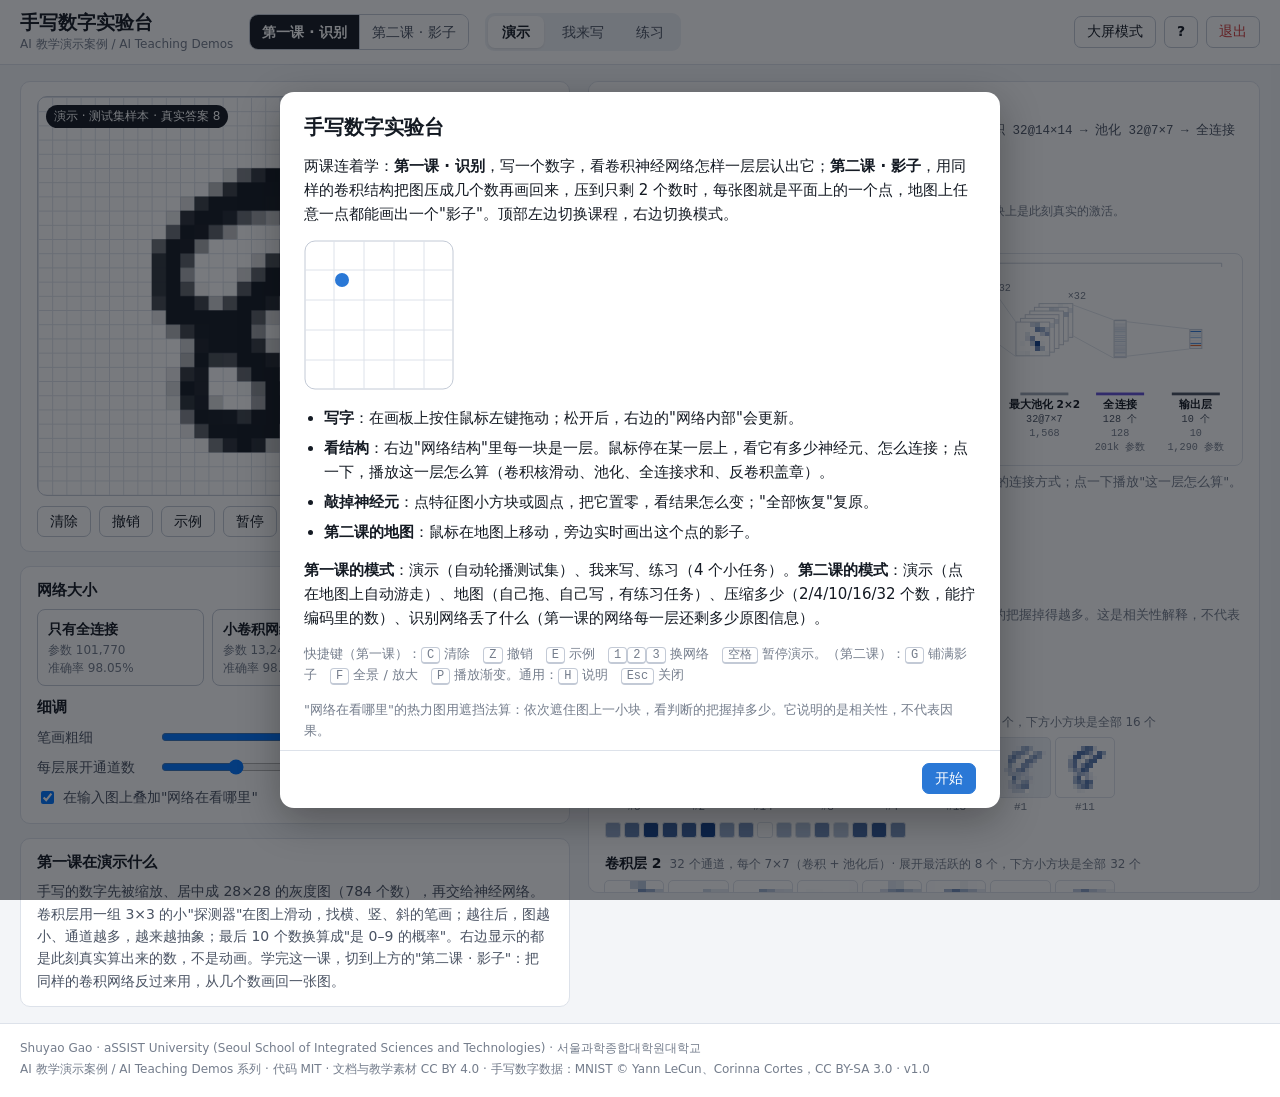
==== play/index.html @ e8e75de7 "手写数字实验台 v1.0：识别与影子两课 第一课 · 识别：手写一个数字，三档网络（只有全连接 / 小卷积 / 标准卷积）实时识别，网络结构图、逐层激活、遮挡热力图、敲神经元。 第二课 · 影子：卷积" ====
<!doctype html>
<html lang="zh-CN">
<head>
<meta charset="utf-8">
<meta name="viewport" content="width=device-width, initial-scale=1, viewport-fit=cover">
<title>手写数字实验台</title>
<meta name="description" content="第一课：手写一个数字，看卷积神经网络每一层怎样认出它；第二课：把它压成平面上的一个点，再从任意一点画回数字的影子。">
<link rel="stylesheet" href="assets/base.css">
<link rel="stylesheet" href="assets/app.css">
</head>
<body>
<div class="app">
  <header class="top">
    <div class="brand"><h1>手写数字实验台</h1><span class="series">AI 教学演示案例 / AI Teaching Demos</span></div>
    <nav class="chapters" aria-label="课程"></nav>
    <nav class="tabs" aria-label="模式"></nav>
    <div class="spacer"></div>
    <div class="tools">
      <button class="btn" id="btnBig" type="button" aria-pressed="false" title="右侧大脑面板变宽，适合投影">大屏模式</button>
      <button class="btn icon" id="btnHelp" type="button" title="操作说明（H）" aria-label="操作说明">?</button>
      <button class="btn quit" id="btnQuit" type="button">退出</button>
    </div>
    <button class="btn menu-btn" id="btnMenu" type="button" aria-label="菜单">☰</button>
  </header>

  <main class="grid">
    <!-- ================= 第一课：识别 ================= -->
    <section class="left lesson-rec">
      <div class="card stage">
        <div class="pad-col">
          <div class="pad-box" id="padBox">
            <canvas id="pad" aria-label="手写板"></canvas>
            <div class="pad-hint" id="padHint">在这里写一个 0–9 的数字</div>
            <div class="demo-badge" id="demoBadge" hidden></div>
          </div>
          <div class="pad-btns">
            <button class="btn" id="btnClear" type="button">清除</button>
            <button class="btn" id="btnUndo" type="button">撤销</button>
            <button class="btn" id="btnSample" type="button">示例</button>
            <span class="demo-ctl">
              <button class="btn" id="btnPause" type="button" aria-pressed="false">暂停</button>
              <button class="btn" id="btnNext" type="button">下一张</button>
            </span>
            <button class="btn primary see-brain" type="button" data-open-brain>看大脑</button>
          </div>
        </div>
        <div class="side">
          <div class="seen">
            <canvas class="px" id="seen" width="28" height="28"></canvas>
            <span class="small">模型实际看到的 28×28 输入</span>
          </div>
          <div class="verdict">
            <div class="small">网络的判断</div>
            <div class="pred"><span class="pred-digit num" id="predDigit">–</span><span class="pred-conf" id="predConf"></span></div>
            <div class="mini-probs" id="miniProbs"></div>
            <div class="small" id="predAll"></div>
          </div>
        </div>
      </div>

      <div class="card practice" id="practice">
        <h2>练习任务 <span class="small" id="taskCount"></span></h2>
        <ul class="tasks" id="tasks"></ul>
      </div>

      <div class="card options">
        <h2>网络大小</h2>
        <div class="presets" id="presets" role="radiogroup" aria-label="网络大小"></div>
        <h2 style="margin-top:12px">细调</h2>
        <div class="fine">
          <label class="fine-row" for="rngWidth"><span>笔画粗细</span><input type="range" id="rngWidth" min="12" max="34" step="1" value="22"><b class="num" id="valWidth">22</b></label>
          <label class="fine-row" for="rngK"><span>每层展开通道数</span><input type="range" id="rngK" min="2" max="32" step="1" value="8"><b class="num" id="valK">8</b></label>
          <label class="switch" for="chkHeat"><input type="checkbox" id="chkHeat" checked> 在输入图上叠加"网络在看哪里"</label>
        </div>
      </div>

      <div class="card intro">
        <h2>第一课在演示什么</h2>
        <p>手写的数字先被缩放、居中成 28×28 的灰度图（784 个数），再交给神经网络。卷积层用一组 3×3 的小"探测器"在图上滑动，找横、竖、斜的笔画；越往后，图越小、通道越多，越来越抽象；最后 10 个数换算成"是 0–9 的概率"。右边显示的都是此刻真实算出来的数，不是动画。学完这一课，切到上方的"第二课 · 影子"：把同样的卷积网络反过来用，从几个数画回一张图。</p>
      </div>
    </section>

    <aside class="brain lesson-rec" id="brain" aria-label="网络内部">
      <div class="brain-back"><button class="btn" type="button" data-close-brain>← 返回</button><b>网络内部</b></div>
      <div class="brain-head">
        <h2>网络内部 · <span id="presetName"></span></h2>
        <div class="formula" id="formula"></div>
        <div class="small" id="paramsLine"></div>
      </div>
      <div class="arch">
        <div class="layer-title"><b>网络结构</b><span>每一块是一层：块越大，特征图越大；叠得越厚，通道越多。块上是此刻真实的激活。</span></div>
        <div class="arch-legend"><span><i style="background:var(--k-conv)"></i>卷积</span><span><i style="background:var(--k-pool)"></i>池化</span><span><i style="background:var(--k-fc)"></i>全连接</span><span><i style="background:var(--k-io)"></i>输入 / 输出</span></div>
        <div class="arch-wrap" id="archRec"></div>
        <div class="arch-info" id="archRecInfo"></div>
      </div>

      <div class="layer">
        <div class="layer-title"><b>输入层</b><span id="inTitle">784 个数（28×28 灰度）</span></div>
        <div class="input-row">
          <div class="input-box"><canvas class="px" id="inCanvas" width="28" height="28"></canvas><canvas id="heatCanvas" width="28" height="28"></canvas></div>
          <p class="small" id="heatNote"></p>
        </div>
      </div>
      <div class="layer" id="layerC1">
        <div class="layer-title"><b>卷积层 1</b><span id="c1Title"></span></div>
        <div class="tiles" id="c1Tiles"></div>
        <div class="strip" id="c1Strip"></div>
      </div>
      <div class="layer" id="layerC2">
        <div class="layer-title"><b>卷积层 2</b><span id="c2Title"></span></div>
        <div class="tiles" id="c2Tiles"></div>
        <div class="strip" id="c2Strip"></div>
      </div>
      <div class="layer" id="noConv" hidden>
        <p class="small">这一档没有卷积层：784 个像素直接全部连到全连接层的每个神经元，网络不知道哪些像素是"相邻"的。</p>
      </div>
      <div class="layer">
        <div class="layer-title"><b>全连接层 → 输出层</b><span id="fcTitle"></span></div>
        <canvas id="fcCanvas" class="fc-canvas"></canvas>
        <div class="small" id="fcHover">鼠标移到圆点上看单个神经元；点一下把它"敲掉"。</div>
      </div>
      <div class="ko-bar">
        <span id="koText">没有敲掉任何神经元</span>
        <button class="btn" type="button" id="btnKoRand">随机敲掉 25%</button>
        <button class="btn" type="button" id="btnKoReset">全部恢复</button>
      </div>
    </aside>

    <!-- ================= 第二课：影子 ================= -->
    <section class="left lesson-shadow">
      <div class="card m-map" id="m-cardMap">
        <div class="map-wrap">
          <div class="map-box" id="m-mapBox"><canvas id="m-mapBase"></canvas><canvas id="m-mapTop"></canvas><div class="demo-badge" id="m-demoBadge" hidden>演示 · 点在地图上自动游走</div></div>
        </div>
        <div class="map-tools">
          <div class="seg" role="group" aria-label="显示">
            <button class="btn" id="m-btnPts" type="button" aria-pressed="true">测试图分布</button>
            <button class="btn" id="m-btnGrid" type="button" aria-pressed="false">铺满影子</button>
          </div>
          <div class="seg" role="group" aria-label="范围">
            <button class="btn" id="m-btnZoom" type="button" aria-pressed="true">放大中心区</button>
            <button class="btn" id="m-btnFull" type="button" aria-pressed="false">全景</button>
          </div>
          <div class="chips" id="m-digitChips" role="group" aria-label="只看某个数字"></div>
        </div>
      </div>

      <div class="card m-map shadow-card" id="m-cardShadow">
        <div class="shadow-main">
          <canvas class="px shadow" id="m-shadow" width="28" height="28" aria-label="当前点解码出来的影子"></canvas>
          <div class="shadow-info">
            <div class="small">这个点的影子</div>
            <div class="zline num" id="m-zLine"></div>
            <div class="verdict" id="m-shadowVerdict"></div>
          </div>
        </div>
        <div class="slot" id="m-slotMap"></div>
      </div>

      <div class="card m-map interp-card" id="m-cardInterp">
        <div class="interp-row">
          <span>从</span><select id="m-selA" aria-label="起点数字"></select><span>走到</span><select id="m-selB" aria-label="终点数字"></select>
          <button class="btn primary" id="m-btnPlay" type="button">▶ 播放</button>
          <span class="small only-desk-inline">点在地图上沿直线移动，每一步都解码成影子</span>
        </div>
        <canvas class="px film" id="m-film" width="280" height="28" aria-label="渐变胶片"></canvas>
      </div>

      <div class="card m-map-only practice" id="m-cardTasks">
        <h2>练习任务 <span class="small" id="m-taskCount"></span></h2>
        <ul class="tasks" id="m-tasks"></ul>
      </div>

      <div class="card m-compress" id="m-cardCompress">
        <h2>同一张图，压成不同个数的数再还原</h2>
        <div class="cmp-top">
          <div class="slot" id="m-slotCompress"></div>
          <div class="recon-grid" id="m-reconGrid"></div>
        </div>
        <p class="small">点任意一张还原图，右边的"网络内部"就换成那个自编码器。"误差"是这张图逐像素的均方误差；"认作"是把还原图交给第一课的识别网络后的判断。</p>
      </div>
      <div class="card m-compress" id="m-cardKnobs">
        <h2>拧旋钮：直接改编码里的数 <span class="small" id="m-knobTitle"></span></h2>
        <div class="knobs" id="m-knobs"></div>
        <div class="btn-row"><button class="btn" id="m-btnKnobReset" type="button">回到这张图自己的编码</button></div>
      </div>
      <div class="card m-compress" id="m-cardCurve">
        <h2>测试集 1 万张的平均结果</h2>
        <div class="panels" id="m-aePanels"></div>
      </div>

      <div class="card m-invert" id="m-cardInvert">
        <h2>识别网络每一层还剩多少原图信息？</h2>
        <p class="small">识别网络（训练好后冻结）每一层的输出，各自交给一个单独训练的"反演解码器"去还原。还原不出来的部分，就是那一层已经丢掉的信息。最后两张是自编码器作对照。</p>
        <div class="cmp-top">
          <div class="slot" id="m-slotInvert"></div>
          <div class="recon-grid" id="m-invGrid"></div>
        </div>
      </div>
      <div class="card m-invert">
        <h2>两把尺子：测试集 1 万张</h2>
        <div class="fam-legend"><span><i class="sw sw-clf"></i>识别网络某一层 → 反演解码器</span><span><i class="sw sw-ae"></i>自编码器（瓶颈 d 个数）</span></div>
        <div class="panels" id="m-invPanels"></div>
        <p class="small" id="m-invText"></p>
      </div>
      <div class="card m-invert">
        <h2>逐张对照</h2>
        <div class="btn-row" id="m-galCtrl"><span class="small">换一组：</span></div>
        <div class="gal-wrap"><table class="gal" id="m-gal"></table></div>
        <p class="small">带红框的还原图被识别网络认错了，右上角是它认成的数字。</p>
      </div>
      <div class="card m-invert">
        <h2>同样是 10 个数，记住的东西不一样</h2>
        <div class="chips" id="m-tenChips" role="group" aria-label="选择数字"></div>
        <div class="ten">
          <div class="cmp-grid" id="m-tenGrid"></div>
          <table class="stats" id="m-tenStats"></table>
        </div>
        <p class="small" id="m-tenText"></p>
      </div>

      <div class="card intro" id="m-cardIntro"></div>

      <!-- 输入卡片：画板随模式移动到对应位置 -->
      <div hidden>
        <div class="input-card" id="m-inputCard">
          <div class="pad-box" id="m-padBox"><canvas id="m-pad" aria-label="手写板"></canvas><div class="pad-hint" id="m-padHint">写一个数字</div></div>
          <div class="pad-btns">
            <button class="btn" id="m-btnClear" type="button">清除</button>
            <button class="btn" id="m-btnUndo" type="button">撤销</button>
            <button class="btn" id="m-btnSample" type="button">示例</button>
            <button class="btn primary see-brain" type="button" data-open-brain>看大脑</button>
          </div>
        </div>
      </div>
    </section>

    <aside class="brain lesson-shadow" id="m-brain" aria-label="网络内部">
      <div class="brain-back"><button class="btn" type="button" data-close-brain>← 返回</button><b>网络内部</b></div>
      <div class="brain-head">
        <h2 id="m-brainTitle"></h2>
        <div class="formula" id="m-formula"></div>
        <div class="small" id="m-paramsLine"></div>
      </div>
      <div class="arch">
        <div class="layer-title"><b>网络结构</b><span id="m-archNote"></span></div>
        <div class="arch-legend"><span><i style="background:var(--k-conv)"></i>卷积</span><span><i style="background:var(--k-pool)"></i>池化</span><span><i style="background:var(--k-fc)"></i>全连接</span><span><i style="background:var(--k-code)"></i>编码层（瓶颈）</span><span><i style="background:var(--k-convT)"></i>反卷积</span><span><i style="background:var(--k-io)"></i>输入 / 输出</span></div>
        <div class="arch-wrap" id="m-arch"></div>
        <div class="arch-info" id="m-archInfo"></div>
      </div>
      <div id="m-brainBody" class="brain-body"></div>
      <div class="ko-bar">
        <span id="m-koText"></span>
        <button class="btn" type="button" id="m-btnKoRand">随机敲掉 25%</button>
        <button class="btn" type="button" id="m-btnKoReset">全部恢复</button>
      </div>
    </aside>
  </main>

  <footer class="foot" id="credits">
    <p>Shuyao Gao · aSSIST University (Seoul School of Integrated Sciences and Technologies) · 서울과학종합대학원대학교</p>
    <p>AI 教学演示案例 / AI Teaching Demos 系列 · 代码 MIT · 文档与教学素材 CC BY 4.0 · 手写数字数据：MNIST © Yann LeCun、Corinna Cortes，CC BY-SA 3.0 · v1.0</p>
  </footer>
</div>

<div class="overlay" id="help" role="dialog" aria-modal="true" aria-labelledby="helpTitle" hidden>
  <div class="sheet">
    <div class="sheet-body">
      <h2 id="helpTitle">手写数字实验台</h2>
      <p>两课连着学：<b>第一课 · 识别</b>，写一个数字，看卷积神经网络怎样一层层认出它；<b>第二课 · 影子</b>，用同样的卷积结构把图压成几个数再画回来，压到只剩 2 个数时，每张图就是平面上的一个点，地图上任意一点都能画出一个"影子"。顶部左边切换课程，右边切换模式。</p>
      <div class="help-figure">
        <svg width="150" height="150" viewBox="0 0 150 150" role="img" aria-label="动画：在方格里写一个 7">
          <rect x="1" y="1" width="148" height="148" rx="10" fill="var(--surface)" stroke="var(--line-strong)"></rect>
          <g stroke="var(--line)" stroke-width="1"><path d="M30 1V149M60 1V149M90 1V149M120 1V149M1 30H149M1 60H149M1 90H149M1 120H149"></path></g>
          <path class="anim-stroke" style="--len:200" d="M38 40 L112 40 L64 118" fill="none" stroke="var(--ink)" stroke-width="12" stroke-linecap="round" stroke-linejoin="round"></path>
          <circle class="anim-tip" r="7" fill="var(--accent)" style="offset-path: path('M38 40 L112 40 L64 118')"></circle>
        </svg>
        <div class="only-desk">
          <ul>
            <li><b>写字</b>：在画板上按住鼠标左键拖动；松开后，右边的"网络内部"会更新。</li>
            <li><b>看结构</b>：右边"网络结构"里每一块是一层。鼠标停在某一层上，看它有多少神经元、怎么连接；点一下，播放这一层怎么算（卷积核滑动、池化、全连接求和、反卷积盖章）。</li>
            <li><b>敲掉神经元</b>：点特征图小方块或圆点，把它置零，看结果怎么变；"全部恢复"复原。</li>
            <li><b>第二课的地图</b>：鼠标在地图上移动，旁边实时画出这个点的影子。</li>
          </ul>
        </div>
        <div class="only-touch">
          <svg width="170" height="220" viewBox="0 0 170 220" role="img" aria-label="手机操作图解">
            <rect x="10" y="4" width="150" height="212" rx="18" fill="var(--surface)" stroke="var(--ink-2)" stroke-width="2"></rect>
            <rect x="22" y="22" width="126" height="26" rx="5" fill="var(--sunken)"></rect>
            <text x="30" y="40" font-size="11" fill="var(--ink-2)">28×28 · 判断 7</text>
            <rect x="22" y="56" width="126" height="118" rx="6" fill="var(--paper)" stroke="var(--line-strong)"></rect>
            <path d="M52 82 L118 82 L74 160" fill="none" stroke="var(--ink)" stroke-width="9" stroke-linecap="round" stroke-linejoin="round"></path>
            <circle cx="74" cy="160" r="12" fill="var(--accent)" opacity=".35"></circle>
            <text x="96" y="152" font-size="11" fill="var(--ink-2)">手指写</text>
            <rect x="22" y="182" width="36" height="22" rx="5" fill="var(--sunken)"></rect><text x="28" y="197" font-size="10" fill="var(--ink-2)">清除</text>
            <rect x="96" y="182" width="52" height="22" rx="5" fill="var(--accent)"></rect><text x="103" y="197" font-size="10" fill="#fff">看大脑</text>
          </svg>
          <ul>
            <li><b>写字</b>：用手指在方格里写；边写边出判断。</li>
            <li><b>看大脑</b>：点"看大脑"全屏查看网络结构和每一层，结构图可以左右滑；点某一层看它怎么算。点"返回"回来。</li>
            <li><b>第二课的地图</b>：手指在地图上按住拖动，下方的影子跟着变。</li>
            <li><b>更多</b>：右上角 ☰ 里可以换网络大小、再看这份说明、退出。</li>
          </ul>
        </div>
      </div>
      <p><b>第一课的模式</b>：演示（自动轮播测试集）、我来写、练习（4 个小任务）。<b>第二课的模式</b>：演示（点在地图上自动游走）、地图（自己拖、自己写，有练习任务）、压缩多少（2/4/10/16/32 个数，能拧编码里的数）、识别网络丢了什么（第一课的网络每一层还剩多少原图信息）。</p>
      <p class="only-desk small">快捷键（第一课）：<kbd>C</kbd> 清除　<kbd>Z</kbd> 撤销　<kbd>E</kbd> 示例　<kbd>1</kbd><kbd>2</kbd><kbd>3</kbd> 换网络　<kbd>空格</kbd> 暂停演示。（第二课）：<kbd>G</kbd> 铺满影子　<kbd>F</kbd> 全景 / 放大　<kbd>P</kbd> 播放渐变。通用：<kbd>H</kbd> 说明　<kbd>Esc</kbd> 关闭</p>
      <p class="small">"网络在看哪里"的热力图用遮挡法算：依次遮住图上一小块，看判断的把握掉多少。它说明的是相关性，不代表因果。</p>
    </div>
    <div class="sheet-foot"><button class="btn primary" id="helpStart" type="button">开始</button></div>
  </div>
</div>
<div class="landscape-hint">竖屏体验更佳</div>

<script src="assets/nn.js"></script>
<script src="assets/arch.js"></script>
<script src="assets/archviz.js"></script>
<script src="assets/pad.js"></script>
<script src="assets/ui.js"></script>
<script src="assets/gen/lab.js"></script>
<script src="assets/lab.js"></script>
<script src="assets/map.js"></script>
<script src="assets/main.js"></script>
</body>
</html>
---- play/assets/base.css ----
/* AI 教学演示案例 · 公共样式。各案例在自己的 app.css 里覆盖 --accent 系列变量。
   电脑：顶栏 + 左右两栏（左：主画面与控件，右：大脑面板）；手机竖屏：顶栏一行 + 单栏，操作类模式一屏不滚动。 */
:root {
  --paper: #f3f5f8;
  --surface: #ffffff;
  --sunken: #eef1f5;
  --ink: #141a23;
  --ink-2: #4a5363;
  --muted: #747d8c;
  --line: #dde2ea;
  --line-strong: #c3cad6;
  --accent: #2a78d6;
  --accent-deep: #12408a;
  --accent-soft: #e3eefb;
  --pos: #e0662f;
  --neg: #2a78d6;
  --good: #0c8a3e;
  --bad: #d03b3b;
  --f-body: "PingFang SC", "Microsoft YaHei", "Noto Sans CJK SC", "Source Han Sans SC", "Hiragino Sans GB", system-ui, sans-serif;
  --f-mono: ui-monospace, "SF Mono", "Cascadia Mono", Consolas, "Roboto Mono", monospace;
  --radius: 10px;
  /* 结构图里各类层的颜色 */
  --k-io: #4a5363; --k-conv: #2a78d6; --k-pool: #9aa3b0; --k-fc: #6250d6; --k-convT: #e0662f; --k-code: #c98500;
  --left: 45fr;
  --right: 55fr;
}
@media (prefers-color-scheme: dark) {
  :root {
    --paper: #0e1116; --surface: #161a21; --sunken: #1d222b; --ink: #eceff4; --ink-2: #b6bfcc; --muted: #8b94a2;
    --line: #272d37; --line-strong: #3a424f; --accent: #3e8ce6; --accent-deep: #a9cdf7; --accent-soft: #1c2a3d;
    --pos: #ef7a45; --neg: #4b95ea; --good: #2fb463; --bad: #e66767;
    --k-io: #b6bfcc; --k-conv: #4b95ea; --k-pool: #6b7482; --k-fc: #9085e9; --k-convT: #ef7a45; --k-code: #e0a83a;
    color-scheme: dark;
  }
}

* { box-sizing: border-box; }
[hidden] { display: none !important; }
html, body { margin: 0; }
body { background: var(--paper); color: var(--ink); font-family: var(--f-body); font-size: 15px; line-height: 1.6; }
button, input, select { font: inherit; color: inherit; }
button { cursor: pointer; }
:focus-visible { outline: 2px solid var(--accent); outline-offset: 2px; }
canvas.px { image-rendering: pixelated; image-rendering: crisp-edges; display: block; }
.num { font-family: var(--f-mono); font-variant-numeric: tabular-nums; }
.muted { color: var(--muted); }
.small { font-size: 13px; color: var(--muted); }
h1, h2, h3 { margin: 0; line-height: 1.3; text-wrap: balance; }
p { margin: 0; }
kbd { font-family: var(--f-mono); font-size: 12px; border: 1px solid var(--line-strong); border-bottom-width: 2px; border-radius: 4px; padding: 0 5px; background: var(--surface); }

/* ---------- 顶栏 ---------- */
.app { display: flex; flex-direction: column; min-height: 100vh; min-height: 100dvh; }
.top { display: flex; align-items: center; gap: 16px; padding: 10px 20px; padding-top: calc(10px + env(safe-area-inset-top, 0px));
  background: var(--surface); border-bottom: 1px solid var(--line); position: sticky; top: 0; z-index: 20; }
.brand { display: flex; flex-direction: column; min-width: 0; }
.brand h1 { font-size: 19px; font-weight: 700; white-space: nowrap; }
.brand .series { font-size: 12px; color: var(--muted); white-space: nowrap; }
.tabs { display: flex; gap: 4px; background: var(--sunken); padding: 3px; border-radius: 9px; }
.tabs button { border: 0; background: transparent; padding: 5px 14px; border-radius: 7px; font-size: 14px; color: var(--ink-2); white-space: nowrap; }
.tabs button[aria-selected="true"] { background: var(--surface); color: var(--ink); font-weight: 700; box-shadow: 0 1px 2px rgba(0,0,0,.08); }
.tabs .ts, .chapters .ts { display: none; }
.chapters { display: flex; gap: 0; border: 1px solid var(--line-strong); border-radius: 9px; overflow: hidden; flex: 0 0 auto; }
.chapters button { border: 0; background: var(--surface); padding: 6px 12px; font-size: 14px; color: var(--ink-2); white-space: nowrap; }
.chapters button + button { border-left: 1px solid var(--line-strong); }
.chapters button[aria-pressed="true"] { background: var(--ink); color: var(--surface); font-weight: 700; }
.spacer { flex: 1; }
.tools { display: flex; align-items: center; gap: 8px; }
.btn { border: 1px solid var(--line-strong); background: var(--surface); border-radius: 7px; padding: 5px 12px; font-size: 14px; line-height: 1.4; display: inline-flex; align-items: center; gap: 6px; }
.btn:hover { border-color: var(--ink-2); }
.btn.primary { background: var(--accent); border-color: var(--accent); color: #fff; }
.btn[aria-pressed="true"] { background: var(--ink); color: var(--surface); border-color: var(--ink); }
.btn.icon { width: 34px; justify-content: center; padding: 5px 0; font-weight: 700; }
.btn.quit { color: var(--bad); }
.switch { display: inline-flex; align-items: center; gap: 6px; font-size: 14px; color: var(--ink-2); cursor: pointer; user-select: none; }
.menu-btn { display: none; }

/* ---------- 主体两栏 ---------- */
.grid { flex: 1; display: grid; grid-template-columns: minmax(0, var(--left)) minmax(0, var(--right)); gap: 18px; padding: 16px 20px; align-items: start; }
body.big { --left: 35fr; --right: 65fr; }
.left { display: flex; flex-direction: column; gap: 14px; min-width: 0; }
.card { background: var(--surface); border: 1px solid var(--line); border-radius: var(--radius); padding: 14px 16px; min-width: 0; }
.card > h2 { font-size: 15px; margin-bottom: 8px; }
.brain { background: var(--surface); border: 1px solid var(--line); border-radius: var(--radius); padding: 14px 16px; min-width: 0;
  display: flex; flex-direction: column; gap: 14px; position: sticky; top: 72px; max-height: calc(100vh - 88px); overflow: auto; }
.brain-head { display: flex; flex-direction: column; gap: 4px; }
.brain-head h2 { font-size: 16px; }
.formula { font-family: var(--f-mono); font-size: 12.5px; color: var(--ink-2); line-height: 1.6; overflow-wrap: anywhere; }
.layer { display: flex; flex-direction: column; gap: 6px; }
.layer-title { display: flex; align-items: baseline; gap: 8px; flex-wrap: wrap; }
.layer-title b { font-size: 14px; }
.layer-title span { font-size: 12px; color: var(--muted); }
.brain-back { display: none; }
.foot { padding: 14px 20px calc(18px + env(safe-area-inset-bottom, 0px)); font-size: 12px; color: var(--muted); line-height: 1.7; border-top: 1px solid var(--line); background: var(--surface); }
.foot p { max-width: none; }

/* 敲除 */
.ko { position: relative; cursor: pointer; }
.ko.off::after { content: "✕"; position: absolute; inset: 0; display: flex; align-items: center; justify-content: center; color: var(--bad); font-weight: 700;
  background: repeating-linear-gradient(45deg, transparent 0 3px, color-mix(in srgb, var(--bad) 18%, transparent) 3px 5px); border-radius: inherit; }

/* ---------- 说明浮层 ---------- */
.overlay { position: fixed; inset: 0; z-index: 100; background: rgba(10, 14, 20, .55); display: flex; align-items: center; justify-content: center; padding: 20px; }
.sheet { background: var(--surface); color: var(--ink); border-radius: 14px; width: min(720px, 100%); max-height: min(88vh, 860px); max-height: min(88dvh, 860px);
  display: flex; flex-direction: column; box-shadow: 0 12px 40px rgba(0,0,0,.3); }
.sheet-body { overflow: auto; padding: 22px 24px 8px; display: flex; flex-direction: column; gap: 14px; }
.sheet-body h2 { font-size: 20px; }
.sheet-body ul { margin: 0; padding-left: 20px; display: flex; flex-direction: column; gap: 6px; }
.sheet-foot { padding: 12px 24px calc(14px + env(safe-area-inset-bottom, 0px)); border-top: 1px solid var(--line); display: flex; justify-content: flex-end; gap: 10px; }
.help-figure { display: flex; gap: 16px; align-items: center; flex-wrap: wrap; }
.help-figure svg { flex: 0 0 auto; }
.only-touch { display: none; }
body.touch .only-touch { display: revert; }
body.touch .only-desk { display: none; }
@keyframes drawstroke { 0% { stroke-dashoffset: var(--len); } 60%, 100% { stroke-dashoffset: 0; } }
@keyframes followpath { 0% { offset-distance: 0%; } 60%, 100% { offset-distance: 100%; } }
.anim-stroke { stroke-dasharray: var(--len); stroke-dashoffset: var(--len); animation: drawstroke 2.6s ease-in-out infinite; }
.anim-tip { animation: followpath 2.6s ease-in-out infinite; }

.stopped { position: fixed; inset: 0; z-index: 200; background: var(--paper); display: flex; align-items: center; justify-content: center; text-align: center; padding: 24px; font-size: 18px; }
.landscape-hint { display: none; position: fixed; left: 0; right: 0; bottom: 0; z-index: 90; background: var(--ink); color: var(--surface); text-align: center; padding: 8px 12px calc(8px + env(safe-area-inset-bottom, 0px)); font-size: 14px; }
body.touch.landscape .landscape-hint { display: block; }

/* 下拉菜单（手机） */
.menu { position: fixed; z-index: 60; top: calc(54px + env(safe-area-inset-top, 0px)); right: 10px; background: var(--surface); border: 1px solid var(--line-strong); border-radius: 10px;
  box-shadow: 0 8px 24px rgba(0,0,0,.18); display: flex; flex-direction: column; min-width: 180px; padding: 6px; }
.menu button { border: 0; background: transparent; text-align: left; padding: 10px 12px; border-radius: 7px; font-size: 15px; min-height: 44px; }
.menu button:hover { background: var(--sunken); }

@media (prefers-reduced-motion: reduce) { .anim-stroke, .anim-tip { animation: none; stroke-dashoffset: 0; } }

/* ---------- 手机竖屏（JS 判断：触屏 + 宽度 ≤ 980 + 竖屏，给 body 加 .mobile） ---------- */
body.mobile { -webkit-user-select: none; user-select: none; -webkit-touch-callout: none; touch-action: manipulation; font-size: 14px; }
body.mobile .top { gap: 8px; padding: 6px 10px; padding-top: calc(6px + env(safe-area-inset-top, 0px)); }
body.mobile .brand .series { display: none; }
body.mobile .brand h1 { font-size: 16px; }
body.mobile .tabs { flex: 1; min-width: 0; overflow-x: auto; scrollbar-width: none; }
body.mobile .tabs button { padding: 6px 9px; font-size: 13.5px; flex: 1 0 auto; min-height: 36px; }
body.mobile .tabs button:has(.ts) .tl { display: none; }
body.mobile .tabs .ts, body.mobile .chapters .ts { display: inline; }
body.mobile .chapters .tl { display: none; }
body.mobile .chapters button { padding: 6px 9px; font-size: 13.5px; min-height: 36px; }
body.mobile .brand { display: none; }
body.mobile .tools { display: none; }
body.mobile .spacer { display: none; }
body.mobile .menu-btn { display: inline-flex; min-width: 40px; min-height: 40px; justify-content: center; }
body.mobile .grid { grid-template-columns: minmax(0, 1fr); padding: 10px; gap: 10px; }
body.mobile .brain { position: static; max-height: none; overflow: visible; }
body.mobile .foot { padding: 12px 12px calc(16px + env(safe-area-inset-bottom, 0px)); }
/* 操作类模式：一屏显示，整页不滚动；大脑面板默认收起，点「看大脑」全屏展开 */
body.mobile.op .app { height: 100vh; height: 100dvh; min-height: 0; overflow: hidden; }
body.mobile.op .grid { flex: 1; min-height: 0; align-content: start; overflow: hidden; }
body.mobile.op .foot { display: none; }
body.mobile.op .brain { display: none; }
body.mobile.brain-open .brain { display: flex; position: fixed; inset: 0; z-index: 70; border-radius: 0; border: 0; overflow: auto;
  padding: calc(10px + env(safe-area-inset-top, 0px)) 12px calc(16px + env(safe-area-inset-bottom, 0px)); }
body.mobile.brain-open .brain-back { display: flex; position: sticky; top: 0; z-index: 2; background: var(--surface); padding-bottom: 6px; gap: 8px; align-items: center; }
body.mobile .sheet { max-height: 92dvh; }
body.mobile .sheet-body { padding: 18px 16px 8px; }
body.mobile .btn { min-height: 44px; padding: 8px 14px; }

/* ---------- 网络结构图（common/archviz.js） ---------- */
.arch { display: flex; flex-direction: column; gap: 6px; }
.arch-wrap { overflow-x: auto; overflow-y: hidden; border: 1px solid var(--line); border-radius: 8px; background: var(--surface); scrollbar-width: thin; }
.arch-canvas { display: block; cursor: pointer; }
.arch-info { font-size: 13px; color: var(--ink-2); line-height: 1.6; min-height: 3.2em; }
.arch-info p { margin: 0 0 2px; max-width: none; }
.arch-info b { color: var(--ink); }
.arch-legend { display: flex; flex-wrap: wrap; gap: 4px 12px; font-size: 12px; color: var(--muted); }
.arch-legend i { display: inline-block; width: 12px; height: 3px; vertical-align: middle; margin-right: 4px; }
.arch-modal .sheet { width: min(800px, 100%); }
.am-stage { width: 100%; overflow: hidden; }
.am-canvas { display: block; margin: 0 auto; max-width: 100%; }
.am-text { font-size: 14px; color: var(--ink); min-height: 1.6em; }
---- play/assets/app.css ----
/* 手写数字实验台：两课共用一个页面。第一课的样式都写在 .lesson-rec 下，第二课在 .lesson-shadow 下（第二课的元素 id 带 m- 前缀），
   同名的类（.pad-box、.tasks、.tiles……）互不影响。公共部分在 base.css。 */
:root { --clf: #2a78d6; --ae: #e0662f; --c0: #2a78d6; --c1: #eb6834; --c2: #1baf7a; --c3: #eda100; --c4: #e87ba4; --c5: #008300; --c6: #6250d6; --c7: #e34948; --c8: #8c6b3f; --c9: #5f6b7a; }
@media (prefers-color-scheme: dark) { :root { --clf: #3987e5; --ae: #e0662f; --c0: #3987e5; --c1: #d95926; --c2: #199e70; --c3: #c98500; --c4: #d55181; --c5: #2f9a2f; --c6: #9085e9; --c7: #e66767; --c8: #a5825a; --c9: #8e99a6; } }
.lesson-shadow { --accent: #d9622b; --accent-deep: #8a3510; --accent-soft: #fbe9df; }
@media (prefers-color-scheme: dark) { .lesson-shadow { --accent: #ec7a45; --accent-deep: #f7b993; --accent-soft: #3a2418; } }

/* 只显示当前这一课 */
body[data-lesson="rec"] .lesson-shadow, body[data-lesson="shadow"] .lesson-rec { display: none !important; }

/* ===== 第一课 ===== */
.lesson-rec .stage {display: grid; grid-template-columns: auto minmax(0, 1fr); gap: 16px; align-items: start; }
.lesson-rec .pad-col {display: flex; flex-direction: column; gap: 10px; }
.lesson-rec .pad-box {position: relative; width: min(400px, calc(100vh - 320px), 52vw); min-width: 220px; aspect-ratio: 1; border-radius: 10px;
  border: 1px solid var(--line-strong); background-color: var(--surface); --pad-ink: var(--ink);
  background-image: linear-gradient(var(--line) 1px, transparent 1px), linear-gradient(90deg, var(--line) 1px, transparent 1px);
  background-size: calc(100% / 28) calc(100% / 28); overflow: hidden; touch-action: none; }
.lesson-rec .pad-box canvas {position: absolute; inset: 0; width: 100%; height: 100%; touch-action: none; cursor: crosshair; }
.lesson-rec .pad-hint {position: absolute; left: 0; right: 0; bottom: 12px; text-align: center; font-size: 14px; color: var(--muted); pointer-events: none; }
.lesson-rec .demo-badge {position: absolute; left: 8px; top: 8px; background: var(--ink); color: var(--surface); font-size: 12px; padding: 2px 8px; border-radius: 99px; pointer-events: none; }
.lesson-rec .pad-btns {display: flex; gap: 8px; flex-wrap: wrap; align-items: center; }
.lesson-rec .demo-ctl {display: none; gap: 8px; }
body[data-mode="demo"] .lesson-rec .demo-ctl {display: inline-flex; }
.lesson-rec .see-brain {display: none; }
.lesson-rec .side {display: flex; flex-direction: column; gap: 14px; min-width: 0; }
.lesson-rec .seen {display: flex; flex-direction: column; gap: 4px; }
.lesson-rec .seen canvas {width: 112px; height: 112px; border: 1px solid var(--line-strong); border-radius: 6px; }
.lesson-rec .verdict {display: flex; flex-direction: column; gap: 4px; }
.lesson-rec .pred {display: flex; align-items: baseline; gap: 10px; }
.lesson-rec .pred-digit {font-size: 56px; font-weight: 700; line-height: 1; }
.lesson-rec .pred-conf {font-size: 15px; color: var(--ink-2); }
.lesson-rec .mini-probs {display: grid; grid-template-columns: repeat(10, minmax(0, 1fr)); gap: 3px; max-width: 260px; align-items: end; }
.lesson-rec .mini-probs div {display: flex; flex-direction: column; align-items: center; gap: 2px; font-family: var(--f-mono); font-size: 11px; color: var(--muted); }
.lesson-rec .mini-probs i {display: block; width: 100%; height: 34px; background: var(--sunken); border-radius: 3px; position: relative; overflow: hidden; }
.lesson-rec .mini-probs i b {position: absolute; left: 0; right: 0; bottom: 0; background: var(--line-strong); }
.lesson-rec .mini-probs .hi i b {background: var(--accent); }
.lesson-rec .mini-probs .hi {color: var(--ink); font-weight: 700; }
.lesson-rec .practice {display: none; }
body[data-mode="practice"] .lesson-rec .practice {display: block; }
.lesson-rec .tasks {list-style: none; margin: 0; padding: 0; display: flex; flex-direction: column; gap: 8px; }
.lesson-rec .tasks li {display: grid; grid-template-columns: 22px minmax(0, 1fr); gap: 8px; align-items: start; font-size: 14px; }
.lesson-rec .tasks .box {width: 20px; height: 20px; border-radius: 5px; border: 2px solid var(--line-strong); display: flex; align-items: center; justify-content: center; font-size: 13px; color: #fff; }
.lesson-rec .tasks li.done .box {background: var(--good); border-color: var(--good); }
.lesson-rec .tasks li.done .txt {color: var(--muted); }
.lesson-rec .digit-chips {display: flex; gap: 3px; margin-top: 4px; flex-wrap: wrap; }
.lesson-rec .digit-chips span {font-family: var(--f-mono); font-size: 12px; width: 20px; height: 20px; border-radius: 4px; display: inline-flex; align-items: center; justify-content: center; background: var(--sunken); color: var(--muted); }
.lesson-rec .digit-chips span.on {background: var(--good); color: #fff; }
.lesson-rec .presets {display: grid; grid-template-columns: repeat(3, minmax(0, 1fr)); gap: 8px; }
.lesson-rec .preset {border: 1px solid var(--line-strong); background: var(--surface); border-radius: 8px; padding: 8px 10px; text-align: left; display: flex; flex-direction: column; gap: 2px; }
.lesson-rec .preset b {font-size: 14px; }
.lesson-rec .preset span {font-size: 12px; color: var(--muted); line-height: 1.45; }
.lesson-rec .preset[aria-checked="true"] {border-color: var(--accent); box-shadow: inset 0 0 0 1px var(--accent); background: var(--accent-soft); }
.lesson-rec .fine {display: flex; flex-direction: column; gap: 8px; }
.lesson-rec .fine-row {display: grid; grid-template-columns: 112px minmax(0, 1fr) 32px; gap: 10px; align-items: center; font-size: 14px; color: var(--ink-2); }
.lesson-rec .fine-row input {width: 100%; }
.lesson-rec .intro p {color: var(--ink-2); font-size: 14px; }
.lesson-rec .input-row {display: flex; gap: 14px; align-items: center; }
.lesson-rec .input-box {position: relative; width: 140px; height: 140px; flex: 0 0 auto; }
.lesson-rec .input-box canvas {position: absolute; inset: 0; width: 100%; height: 100%; border-radius: 6px; }
.lesson-rec #inCanvas {border: 1px solid var(--line-strong); }
.lesson-rec #heatCanvas {image-rendering: auto; pointer-events: none; }
.lesson-rec .tiles {display: grid; grid-template-columns: repeat(auto-fill, minmax(58px, 1fr)); gap: 6px; }
.lesson-rec .tile {display: flex; flex-direction: column; gap: 2px; align-items: stretch; border: 0; background: transparent; padding: 0; }
.lesson-rec .tile canvas {width: 100%; aspect-ratio: 1; border-radius: 4px; outline: 1px solid var(--line); }
.lesson-rec .tile span {font-family: var(--f-mono); font-size: 11px; color: var(--muted); text-align: center; }
.lesson-rec .tile .ko {border-radius: 4px; }
.lesson-rec .strip {display: flex; flex-wrap: wrap; gap: 3px; }
.lesson-rec .strip button {width: 16px; height: 16px; border-radius: 3px; border: 1px solid var(--line); padding: 0; }
.lesson-rec .fc-canvas {width: 100%; height: 300px; display: block; cursor: pointer; }
.lesson-rec .ko-bar {display: flex; gap: 8px; align-items: center; flex-wrap: wrap; font-size: 13px; color: var(--ink-2); border-top: 1px solid var(--line); padding-top: 10px; }
.lesson-rec .ko-bar span {flex: 1 1 200px; }
@media (max-width: 1200px) {
.lesson-rec .stage {grid-template-columns: 1fr; }
.lesson-rec .pad-box {width: min(100%, 420px, calc(100vh - 300px)); }
.lesson-rec .side {flex-direction: row; flex-wrap: wrap; }
}
body.mobile .lesson-rec .stage {display: flex; flex-direction: column-reverse; align-items: stretch; gap: 8px; padding: 10px; }
body.mobile .lesson-rec .pad-col {align-items: center; }
body.mobile .lesson-rec .side {flex-direction: row; align-items: center; gap: 12px; }
body.mobile .lesson-rec .seen {flex-direction: row; align-items: center; gap: 8px; }
body.mobile .lesson-rec .seen canvas {width: 64px; height: 64px; }
body.mobile .lesson-rec .seen .small {width: 70px; font-size: 11px; line-height: 1.35; }
body.mobile .lesson-rec .verdict {flex: 1; min-width: 0; gap: 2px; }
body.mobile .lesson-rec .verdict > .small:first-child {display: none; }
body.mobile .lesson-rec .pred-digit {font-size: 34px; }
body.mobile .lesson-rec .mini-probs i {height: 22px; }
body.mobile .lesson-rec #predAll {display: none; }
body.mobile .lesson-rec .pad-box {width: min(100%, calc(100dvh - 330px)); min-width: 0; align-self: center; }
body.mobile .lesson-rec .pad-btns {justify-content: center; flex-wrap: nowrap; gap: 6px; width: 100%; }
body.mobile .lesson-rec .pad-btns .btn {padding: 8px 10px; flex: 1 1 0; justify-content: center; min-width: 0; }
body.mobile .lesson-rec .demo-ctl {flex: 2 1 0; }
body.mobile .lesson-rec .see-brain {display: inline-flex; }
body.mobile .lesson-rec .options, body.mobile .lesson-rec .intro {display: none; }
body.mobile[data-mode="demo"] .lesson-rec .options, body.mobile[data-mode="demo"] .lesson-rec .intro {display: block; }
body.mobile[data-mode="demo"] .lesson-rec .see-brain {display: none; }
body.mobile .lesson-rec .practice {padding: 8px 10px; }
body.mobile .lesson-rec .practice h2 {display: none; }
body.mobile .lesson-rec .tasks {flex-direction: row; flex-wrap: wrap; gap: 6px 10px; }
body.mobile .lesson-rec .tasks li {font-size: 12.5px; grid-template-columns: 18px auto; }
body.mobile .lesson-rec .tasks .box {width: 16px; height: 16px; font-size: 11px; }
body.mobile .lesson-rec .tasks .long {display: none; }
body.mobile .lesson-rec .digit-chips span {width: 16px; height: 16px; font-size: 10px; }
body.mobile .lesson-rec .presets {grid-template-columns: 1fr; }
body.mobile .lesson-rec .fc-canvas {height: 260px; }
body:not(.mobile) .lesson-rec .tasks .short {display: none; }
body.mobile .lesson-rec .tiles {grid-template-columns: repeat(4, minmax(0, 1fr)); }
body.mobile .lesson-rec .pad-btns .btn {white-space: nowrap; }
body.mobile[data-mode="demo"] .lesson-rec .pad-btns {flex-wrap: wrap; }
body.mobile[data-mode="demo"] .lesson-rec .pad-btns .btn {flex: 1 1 auto; }

/* ===== 第二课 ===== */
.lesson-shadow .m-map, .lesson-shadow .m-map-only, .lesson-shadow .m-compress, .lesson-shadow .m-invert {display: none; }
body[data-mode="mdemo"] .lesson-shadow .m-map, body[data-mode="map"] .lesson-shadow .m-map, body[data-mode="map"] .lesson-shadow .m-map-only {display: block; }
body[data-mode="compress"] .lesson-shadow .m-compress, body[data-mode="invert"] .lesson-shadow .m-invert {display: block; }
body[data-mode="mdemo"] .lesson-shadow #m-cardInterp {display: none; }
.lesson-shadow .map-wrap {display: flex; justify-content: center; }
.lesson-shadow .map-box {position: relative; width: min(100%, calc(100vh - 430px), 640px); min-width: 280px; aspect-ratio: 1; background: var(--surface); border: 1px solid var(--line); border-radius: 10px;
  overflow: hidden; touch-action: none; cursor: crosshair; }
.lesson-shadow .map-box canvas {position: absolute; inset: 0; width: 100%; height: 100%; touch-action: none; }
.lesson-shadow .demo-badge {position: absolute; left: 8px; top: 8px; background: var(--ink); color: var(--surface); font-size: 12px; padding: 2px 8px; border-radius: 99px; pointer-events: none; }
.lesson-shadow .map-tools {display: flex; flex-wrap: wrap; gap: 8px 12px; align-items: center; margin-top: 10px; }
.lesson-shadow .seg {display: inline-flex; gap: 4px; }
.lesson-shadow .chips {display: flex; flex-wrap: wrap; gap: 5px; }
.lesson-shadow .chip {border: 1px solid var(--line-strong); background: var(--surface); border-radius: 99px; padding: 1px 9px 1px 7px; font-size: 13px; font-family: var(--f-mono); display: inline-flex; align-items: center; gap: 5px; }
.lesson-shadow .chip i {width: 9px; height: 9px; border-radius: 50%; display: inline-block; }
.lesson-shadow .chip[aria-pressed="true"] {border-color: var(--ink); box-shadow: inset 0 0 0 1px var(--ink); }
.lesson-shadow .shadow-card {display: none; }
body[data-mode="mdemo"] .lesson-shadow .shadow-card, body[data-mode="map"] .lesson-shadow .shadow-card {display: grid; grid-template-columns: minmax(0, 1fr) auto; gap: 16px; align-items: start; }
.lesson-shadow .shadow-main {display: flex; gap: 14px; align-items: center; }
.lesson-shadow .shadow {width: 140px; height: 140px; border: 1px solid var(--line-strong); border-radius: 8px; flex: 0 0 auto; }
.lesson-shadow .shadow-info {display: flex; flex-direction: column; gap: 4px; min-width: 0; }
.lesson-shadow .zline {font-size: 14px; color: var(--ink-2); }
.lesson-shadow .verdict {font-size: 14px; color: var(--ink-2); }
.lesson-shadow .verdict b {font-family: var(--f-mono); font-size: 22px; color: var(--ink); }
body[data-mode="mdemo"] .lesson-shadow #m-slotMap {display: none; }
.lesson-shadow .input-card {display: flex; flex-direction: column; gap: 8px; }
.lesson-shadow .pad-box {position: relative; width: 180px; aspect-ratio: 1; border-radius: 8px; border: 1px solid var(--line-strong); background-color: var(--surface); --pad-ink: var(--ink);
  background-image: linear-gradient(var(--line) 1px, transparent 1px), linear-gradient(90deg, var(--line) 1px, transparent 1px);
  background-size: calc(100% / 28) calc(100% / 28); overflow: hidden; touch-action: none; }
.lesson-shadow .pad-box canvas {position: absolute; inset: 0; width: 100%; height: 100%; touch-action: none; cursor: crosshair; }
.lesson-shadow .pad-hint {position: absolute; left: 0; right: 0; bottom: 8px; text-align: center; font-size: 13px; color: var(--muted); pointer-events: none; }
.lesson-shadow .pad-btns {display: flex; gap: 6px; flex-wrap: wrap; }
.lesson-shadow .see-brain {display: none; }
.lesson-shadow .interp-row {display: flex; flex-wrap: wrap; align-items: center; gap: 8px; font-size: 14px; }
.lesson-shadow .interp-row select {border: 1px solid var(--line-strong); border-radius: 6px; padding: 4px 6px; background: var(--surface); font-family: var(--f-mono); }
.lesson-shadow .film {width: 100%; max-width: 560px; margin-top: 8px; border: 1px solid var(--line); border-radius: 6px; }
.lesson-shadow .only-desk-inline {display: inline; }
body.touch .lesson-shadow .only-desk-inline {display: none; }
.lesson-shadow .practice h2 {font-size: 15px; }
.lesson-shadow .tasks {list-style: none; margin: 0; padding: 0; display: flex; flex-direction: column; gap: 8px; }
.lesson-shadow .tasks li {display: grid; grid-template-columns: 22px minmax(0, 1fr); gap: 8px; align-items: start; font-size: 14px; }
.lesson-shadow .tasks .box {width: 20px; height: 20px; border-radius: 5px; border: 2px solid var(--line-strong); display: flex; align-items: center; justify-content: center; font-size: 13px; color: #fff; }
.lesson-shadow .tasks li.done .box {background: var(--good); border-color: var(--good); }
.lesson-shadow .tasks li.done .txt {color: var(--muted); }
.lesson-shadow .digit-chips {display: flex; gap: 3px; margin-top: 4px; flex-wrap: wrap; }
.lesson-shadow .digit-chips span {font-family: var(--f-mono); font-size: 12px; width: 20px; height: 20px; border-radius: 4px; display: inline-flex; align-items: center; justify-content: center; background: var(--sunken); color: var(--muted); }
.lesson-shadow .digit-chips span.on {background: var(--good); color: #fff; }
body:not(.mobile) .lesson-shadow .tasks .short {display: none; }
.lesson-shadow .cmp-top {display: grid; grid-template-columns: auto minmax(0, 1fr); gap: 18px; align-items: start; margin: 8px 0; }
.lesson-shadow .recon-grid {display: grid; grid-template-columns: repeat(auto-fill, minmax(96px, 1fr)); gap: 10px; }
.lesson-shadow .rc {border: 1px solid var(--line); border-radius: 8px; padding: 6px; background: var(--surface); display: flex; flex-direction: column; gap: 4px; text-align: left; min-width: 0; }
.lesson-shadow .rc canvas {width: 100%; aspect-ratio: 1; border-radius: 4px; border: 1px solid var(--line); }
.lesson-shadow .rc b {font-size: 13px; }
.lesson-shadow .rc b.clf {color: var(--clf); }
.lesson-shadow .rc b.ae {color: var(--ae); }
.lesson-shadow .rc span {font-size: 12px; color: var(--muted); line-height: 1.45; }
.lesson-shadow .rc span em {font-style: normal; font-family: var(--f-mono); color: var(--ink); }
.lesson-shadow .rc span em.miss {color: var(--bad); }
.lesson-shadow .rc[aria-pressed="true"] {border-color: var(--accent); box-shadow: inset 0 0 0 1px var(--accent); }
.lesson-shadow .rc .tweak {color: var(--accent); font-weight: 700; }
.lesson-shadow .knobs {display: grid; grid-template-columns: repeat(auto-fill, minmax(220px, 1fr)); gap: 6px 18px; margin: 6px 0 10px; }
.lesson-shadow .knob {display: grid; grid-template-columns: 44px minmax(0, 1fr) 52px; gap: 8px; align-items: center; font-size: 13px; color: var(--ink-2); }
.lesson-shadow .knob input {width: 100%; }
.lesson-shadow .knob b {font-family: var(--f-mono); font-weight: 400; text-align: right; }
.lesson-shadow .btn-row {display: flex; gap: 8px; flex-wrap: wrap; align-items: center; }
.lesson-shadow .panels {display: grid; grid-template-columns: 1fr 1fr; gap: 16px; }
.lesson-shadow .panel {display: flex; flex-direction: column; gap: 8px; min-width: 0; }
.lesson-shadow .panel h3 {font-size: 14px; }
.lesson-shadow .bars {display: flex; flex-direction: column; gap: 5px; position: relative; }
.lesson-shadow .brow {display: grid; grid-template-columns: 104px minmax(0, 1fr) 58px; gap: 8px; align-items: center; font-size: 13px; }
.lesson-shadow .brow .lab-n {color: var(--ink-2); white-space: nowrap; overflow: hidden; text-overflow: ellipsis; }
.lesson-shadow .brow .track {height: 13px; position: relative; }
.lesson-shadow .brow .track i {position: absolute; left: 0; top: 0; bottom: 0; border-radius: 0 4px 4px 0; }
.lesson-shadow .brow .track i.clf {background: var(--clf); }
.lesson-shadow .brow .track i.ae {background: var(--ae); }
.lesson-shadow .brow .val {font-family: var(--f-mono); font-size: 12px; text-align: right; }
.lesson-shadow .brow.sep {margin-top: 6px; }
.lesson-shadow .refline {position: absolute; border-left: 1px dashed var(--ink-2); pointer-events: none; }
.lesson-shadow .fam-legend {display: flex; flex-wrap: wrap; gap: 6px 18px; font-size: 13px; color: var(--ink-2); margin-bottom: 8px; }
.lesson-shadow .sw {display: inline-block; width: 10px; height: 10px; border-radius: 2px; margin-right: 6px; }
.lesson-shadow .sw-clf {background: var(--clf); }
.lesson-shadow .sw-ae {background: var(--ae); }
.lesson-shadow .gal-wrap {overflow-x: auto; margin-top: 8px; }
.lesson-shadow .gal {border-collapse: separate; border-spacing: 4px; }
.lesson-shadow .gal th {font-weight: 500; font-size: 12.5px; text-align: right; padding-right: 6px; white-space: nowrap; color: var(--ink-2); }
.lesson-shadow .gal th small {display: block; font-family: var(--f-mono); color: var(--muted); font-size: 11px; font-weight: 400; }
.lesson-shadow .gal th.clf {color: var(--clf); }
.lesson-shadow .gal th.ae {color: var(--ae); }
.lesson-shadow .gal td {position: relative; padding: 0; }
.lesson-shadow .gal td canvas {width: 44px; border-radius: 3px; border: 1px solid var(--line); }
.lesson-shadow .gal td.miss canvas {border-color: var(--bad); box-shadow: 0 0 0 1px var(--bad); }
.lesson-shadow .gal td .p {position: absolute; right: 3px; top: 1px; font-family: var(--f-mono); font-size: 10px; color: var(--bad); }
.lesson-shadow .ten {display: grid; grid-template-columns: minmax(0, 1fr) minmax(0, 1fr); gap: 16px; align-items: start; margin: 10px 0; }
.lesson-shadow .cmp-grid {display: grid; grid-template-columns: 90px repeat(4, minmax(0, 60px)); gap: 6px; align-items: center; font-size: 12.5px; }
.lesson-shadow .cmp-grid canvas {width: 100%; border-radius: 4px; border: 1px solid var(--line); }
.lesson-shadow .cmp-grid .rl {color: var(--ink-2); line-height: 1.35; }
.lesson-shadow .stats {width: 100%; border-collapse: collapse; font-size: 13px; }
.lesson-shadow .stats th, .lesson-shadow .stats td {padding: 6px 8px; border-bottom: 1px solid var(--line); text-align: right; }
.lesson-shadow .stats th:first-child, .lesson-shadow .stats td:first-child {text-align: left; }
.lesson-shadow .stats thead th {font-weight: 500; color: var(--ink-2); }
.lesson-shadow .stats td.win {font-weight: 700; }
.lesson-shadow .intro p {color: var(--ink-2); font-size: 14px; }
.lesson-shadow .intro h2 {font-size: 15px; margin-bottom: 6px; }
.lesson-shadow .brain-body {display: flex; flex-direction: column; gap: 14px; }
.lesson-shadow .tiles {display: grid; grid-template-columns: repeat(auto-fill, minmax(52px, 1fr)); gap: 5px; }
.lesson-shadow .tile {display: flex; flex-direction: column; gap: 2px; border: 0; background: transparent; padding: 0; }
.lesson-shadow .tile canvas {width: 100%; aspect-ratio: 1; border-radius: 4px; outline: 1px solid var(--line); }
.lesson-shadow .tile span {font-family: var(--f-mono); font-size: 11px; color: var(--muted); text-align: center; }
.lesson-shadow .tile .ko {border-radius: 4px; }
.lesson-shadow .strip {display: flex; flex-wrap: wrap; gap: 3px; }
.lesson-shadow .strip button {width: 15px; height: 15px; border-radius: 3px; border: 1px solid var(--line); padding: 0; }
.lesson-shadow .dots {width: 100%; height: 120px; display: block; cursor: pointer; }
.lesson-shadow .code-bars {display: grid; grid-template-columns: repeat(auto-fill, minmax(150px, 1fr)); gap: 4px 14px; }
.lesson-shadow .code-bar {display: grid; grid-template-columns: 30px minmax(0, 1fr) 46px; gap: 6px; align-items: center; font-size: 12px; font-family: var(--f-mono); color: var(--ink-2); }
.lesson-shadow .code-bar .track {height: 10px; background: var(--sunken); border-radius: 3px; position: relative; }
.lesson-shadow .code-bar .track::before {content: ""; position: absolute; left: 50%; top: -2px; bottom: -2px; border-left: 1px solid var(--line-strong); }
.lesson-shadow .code-bar .track i {position: absolute; top: 0; bottom: 0; background: var(--accent); border-radius: 3px; }
.lesson-shadow .code-bar b {font-weight: 400; text-align: right; }
.lesson-shadow .out-img {width: 112px; height: 112px; border: 1px solid var(--line-strong); border-radius: 6px; }
.lesson-shadow .probs {display: grid; grid-template-columns: repeat(10, minmax(0, 1fr)); gap: 4px; max-width: 380px; align-items: end; }
.lesson-shadow .probs div {display: flex; flex-direction: column; align-items: center; gap: 2px; font-family: var(--f-mono); font-size: 12px; color: var(--muted); }
.lesson-shadow .probs i {display: block; width: 100%; height: 48px; background: var(--sunken); border-radius: 3px; position: relative; overflow: hidden; }
.lesson-shadow .probs i b {position: absolute; left: 0; right: 0; bottom: 0; background: var(--line-strong); }
.lesson-shadow .probs .hi i b {background: var(--clf); }
.lesson-shadow .probs .hi {color: var(--ink); font-weight: 700; }
.lesson-shadow .ko-bar {display: flex; gap: 8px; align-items: center; flex-wrap: wrap; font-size: 13px; color: var(--ink-2); border-top: 1px solid var(--line); padding-top: 10px; }
.lesson-shadow .ko-bar span {flex: 1 1 200px; }
.lesson-shadow .loading {padding: 30px; text-align: center; color: var(--muted); }
@media (max-width: 1200px) {
.lesson-shadow .panels, .lesson-shadow .ten {grid-template-columns: 1fr; }
body[data-mode="mdemo"] .lesson-shadow .shadow-card, body[data-mode="map"] .lesson-shadow .shadow-card {grid-template-columns: 1fr; }
}
body.mobile .lesson-shadow .card {padding: 10px; }
body.mobile .lesson-shadow .map-box {width: min(100%, calc(100dvh - 400px)); min-width: 0; }
body.mobile .lesson-shadow .map-tools {margin-top: 6px; gap: 6px; }
body.mobile .lesson-shadow .map-tools .btn {min-height: 34px; padding: 4px 9px; font-size: 13px; }
body.mobile.op .lesson-shadow .map-tools .chips {display: none; }
body.mobile[data-mode="mdemo"] .lesson-shadow .map-tools .chips {display: flex; }
body.mobile .lesson-shadow .shadow-card {grid-template-columns: auto minmax(0, 1fr) !important; gap: 10px !important; align-items: center !important; }
body.mobile .lesson-shadow .shadow-main {flex-direction: column; align-items: flex-start; gap: 4px; }
body.mobile .lesson-shadow .shadow {width: 96px; height: 96px; }
body.mobile .lesson-shadow .shadow-info .small {display: none; }
body.mobile .lesson-shadow .zline {font-size: 12px; }
body.mobile .lesson-shadow .verdict {font-size: 12px; }
body.mobile .lesson-shadow .verdict b {font-size: 16px; }
body.mobile .lesson-shadow #m-slotMap .input-card {flex-direction: row; align-items: center; gap: 8px; }
body.mobile .lesson-shadow #m-slotMap .pad-box {width: 132px; }
body.mobile .lesson-shadow #m-slotMap .pad-btns {flex-direction: column; gap: 4px; flex-wrap: nowrap; flex: 0 0 auto; }
body.mobile .lesson-shadow #m-slotMap .pad-btns .btn {min-height: 30px; padding: 3px 8px; font-size: 13px; white-space: nowrap; justify-content: center; }
body.mobile .lesson-shadow .see-brain {display: inline-flex; }
body.mobile[data-mode="mdemo"] .lesson-shadow .see-brain, body.mobile[data-mode="compress"] .lesson-shadow .see-brain, body.mobile[data-mode="invert"] .lesson-shadow .see-brain {display: none; }
body.mobile .lesson-shadow .interp-row {gap: 5px; font-size: 13px; }
body.mobile .lesson-shadow .interp-row .btn {min-height: 34px; padding: 4px 10px; }
body.mobile .lesson-shadow .film {display: none; }
body.mobile .lesson-shadow .practice {padding: 8px 10px; }
body.mobile .lesson-shadow .practice h2 {display: none; }
body.mobile .lesson-shadow .tasks {flex-direction: row; flex-wrap: wrap; gap: 4px 10px; }
body.mobile .lesson-shadow .tasks li {font-size: 12.5px; grid-template-columns: 18px auto; }
body.mobile .lesson-shadow .tasks .box {width: 16px; height: 16px; font-size: 11px; }
body.mobile .lesson-shadow .tasks .long {display: none; }
body.mobile .lesson-shadow .tasks .digit-chips {display: none; }
body.mobile .lesson-shadow .cmp-top {grid-template-columns: 1fr; }
body.mobile .lesson-shadow .cmp-top .pad-box {width: min(100%, 300px); }
body.mobile .lesson-shadow .recon-grid {grid-template-columns: repeat(3, minmax(0, 1fr)); }
body.mobile .lesson-shadow .panels, body.mobile .lesson-shadow .ten {grid-template-columns: 1fr; }
body.mobile .lesson-shadow .brow {grid-template-columns: 92px minmax(0, 1fr) 54px; }
body.mobile .lesson-shadow .knobs {grid-template-columns: 1fr; }
body.mobile .lesson-shadow .knob input {min-height: 32px; }
body.mobile .lesson-shadow .tiles {grid-template-columns: repeat(4, minmax(0, 1fr)); }
body.mobile.op .lesson-shadow .intro {display: none; }
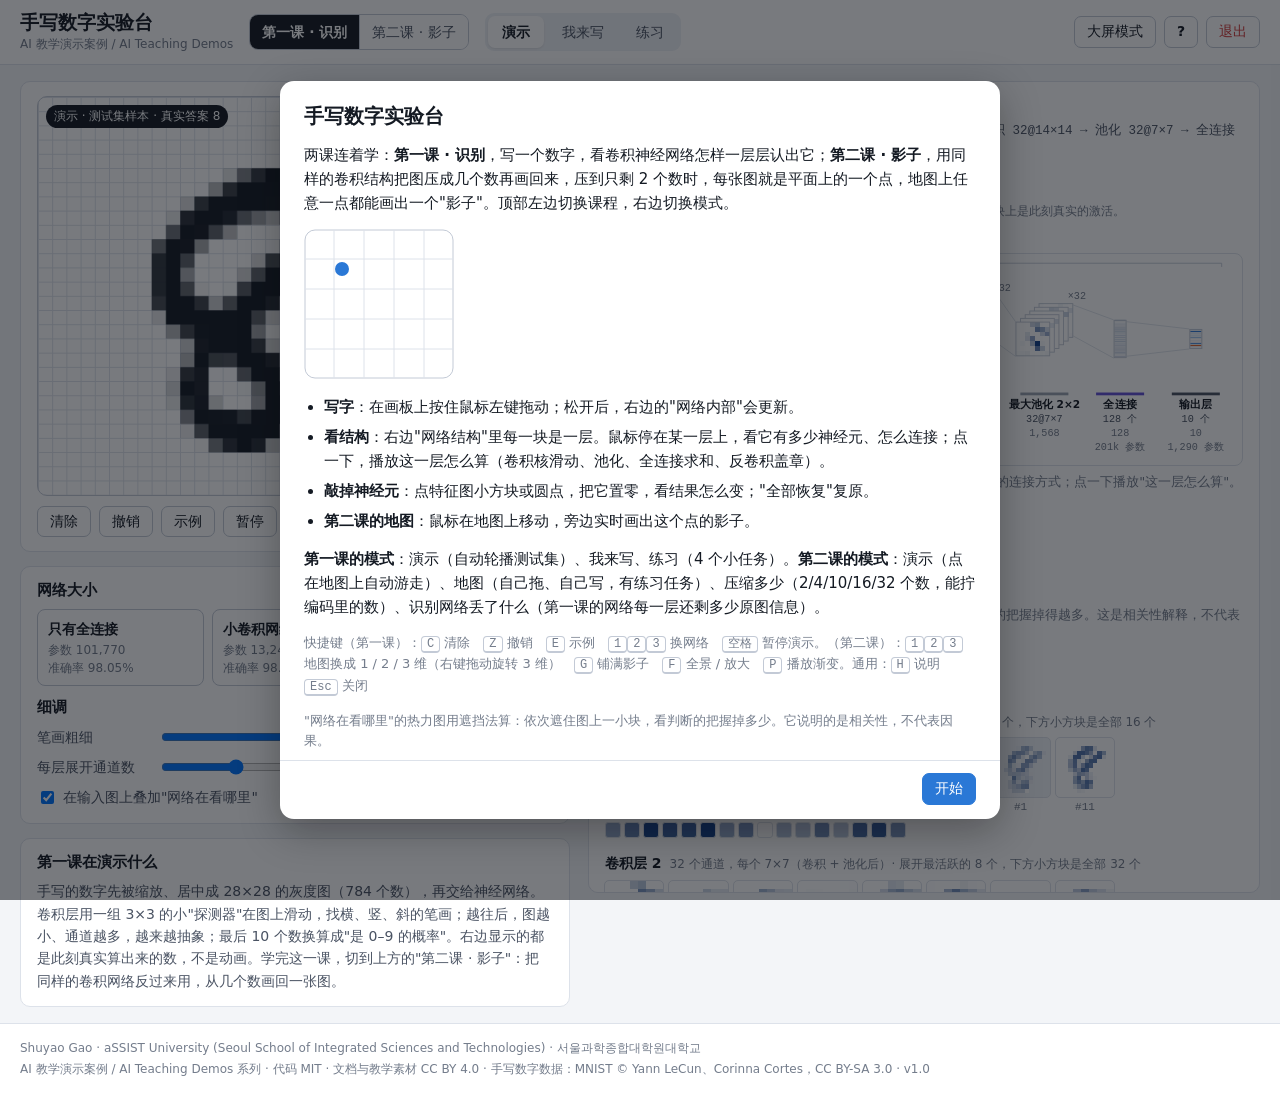
==== commit 36772e66: "第二课地图加入 1 维 / 3 维 - 1 维：数轴，按数字分行；3 维：可旋转的立方体（右键 / 双指旋转，左键 / 单指选点，滚轮 / 滑块前后推） - ae_1、ae_3 由 digit_map" ====
--- a/play/index.html
+++ b/play/index.html
@@ -130,9 +130,18 @@
     <section class="left lesson-shadow">
       <div class="card m-map" id="m-cardMap">
         <div class="map-wrap">
-          <div class="map-box" id="m-mapBox"><canvas id="m-mapBase"></canvas><canvas id="m-mapTop"></canvas><div class="demo-badge" id="m-demoBadge" hidden>演示 · 点在地图上自动游走</div></div>
+          <div class="map-box" id="m-mapBox"><canvas id="m-mapBase"></canvas><canvas id="m-mapTop"></canvas><div class="demo-badge" id="m-demoBadge" hidden>演示 · 点在地图上自动游走</div><div class="map-hint" id="m-mapHint" hidden></div></div>
         </div>
         <div class="map-tools">
+          <div class="seg dims" role="group" aria-label="压缩成几个数">
+            <button class="btn" id="m-btnDim1" type="button" aria-pressed="false" title="压缩成 1 个数：一条线">1 维</button>
+            <button class="btn" id="m-btnDim2" type="button" aria-pressed="true" title="压缩成 2 个数：平面地图">2 维</button>
+            <button class="btn" id="m-btnDim3" type="button" aria-pressed="false" title="压缩成 3 个数：可以旋转的立体">3 维</button>
+          </div>
+          <div class="seg depth" id="m-depthBox" hidden>
+            <label for="m-depth">前后</label><input type="range" id="m-depth" min="-1.8" max="1.8" step="0.01" value="0">
+            <button class="btn" id="m-btnView" type="button" title="把立方体转回初始角度">复位视角</button>
+          </div>
           <div class="seg" role="group" aria-label="显示">
             <button class="btn" id="m-btnPts" type="button" aria-pressed="true">测试图分布</button>
             <button class="btn" id="m-btnGrid" type="button" aria-pressed="false">铺满影子</button>
@@ -304,7 +313,7 @@
         </div>
       </div>
       <p><b>第一课的模式</b>：演示（自动轮播测试集）、我来写、练习（4 个小任务）。<b>第二课的模式</b>：演示（点在地图上自动游走）、地图（自己拖、自己写，有练习任务）、压缩多少（2/4/10/16/32 个数，能拧编码里的数）、识别网络丢了什么（第一课的网络每一层还剩多少原图信息）。</p>
-      <p class="only-desk small">快捷键（第一课）：<kbd>C</kbd> 清除　<kbd>Z</kbd> 撤销　<kbd>E</kbd> 示例　<kbd>1</kbd><kbd>2</kbd><kbd>3</kbd> 换网络　<kbd>空格</kbd> 暂停演示。（第二课）：<kbd>G</kbd> 铺满影子　<kbd>F</kbd> 全景 / 放大　<kbd>P</kbd> 播放渐变。通用：<kbd>H</kbd> 说明　<kbd>Esc</kbd> 关闭</p>
+      <p class="only-desk small">快捷键（第一课）：<kbd>C</kbd> 清除　<kbd>Z</kbd> 撤销　<kbd>E</kbd> 示例　<kbd>1</kbd><kbd>2</kbd><kbd>3</kbd> 换网络　<kbd>空格</kbd> 暂停演示。（第二课）：<kbd>1</kbd><kbd>2</kbd><kbd>3</kbd> 地图换成 1 / 2 / 3 维（右键拖动旋转 3 维）　<kbd>G</kbd> 铺满影子　<kbd>F</kbd> 全景 / 放大　<kbd>P</kbd> 播放渐变。通用：<kbd>H</kbd> 说明　<kbd>Esc</kbd> 关闭</p>
       <p class="small">"网络在看哪里"的热力图用遮挡法算：依次遮住图上一小块，看判断的把握掉多少。它说明的是相关性，不代表因果。</p>
     </div>
     <div class="sheet-foot"><button class="btn primary" id="helpStart" type="button">开始</button></div>
--- a/play/assets/app.css
+++ b/play/assets/app.css
@@ -120,6 +120,10 @@
 .lesson-shadow .demo-badge {position: absolute; left: 8px; top: 8px; background: var(--ink); color: var(--surface); font-size: 12px; padding: 2px 8px; border-radius: 99px; pointer-events: none; }
 .lesson-shadow .map-tools {display: flex; flex-wrap: wrap; gap: 8px 12px; align-items: center; margin-top: 10px; }
 .lesson-shadow .seg {display: inline-flex; gap: 4px; }
+.lesson-shadow .seg.depth {align-items: center; gap: 6px; font-size: 13px; color: var(--ink-2); }
+.lesson-shadow .seg.depth[hidden] {display: none; }
+.lesson-shadow .seg.depth input {width: 110px; accent-color: var(--accent); }
+.lesson-shadow .map-hint {position: absolute; left: 8px; right: 8px; bottom: 6px; font-size: 12px; color: var(--ink-2); text-align: center; pointer-events: none; text-shadow: 0 0 3px var(--surface), 0 0 3px var(--surface); }
 .lesson-shadow .chips {display: flex; flex-wrap: wrap; gap: 5px; }
 .lesson-shadow .chip {border: 1px solid var(--line-strong); background: var(--surface); border-radius: 99px; padding: 1px 9px 1px 7px; font-size: 13px; font-family: var(--f-mono); display: inline-flex; align-items: center; gap: 5px; }
 .lesson-shadow .chip i {width: 9px; height: 9px; border-radius: 50%; display: inline-block; }
